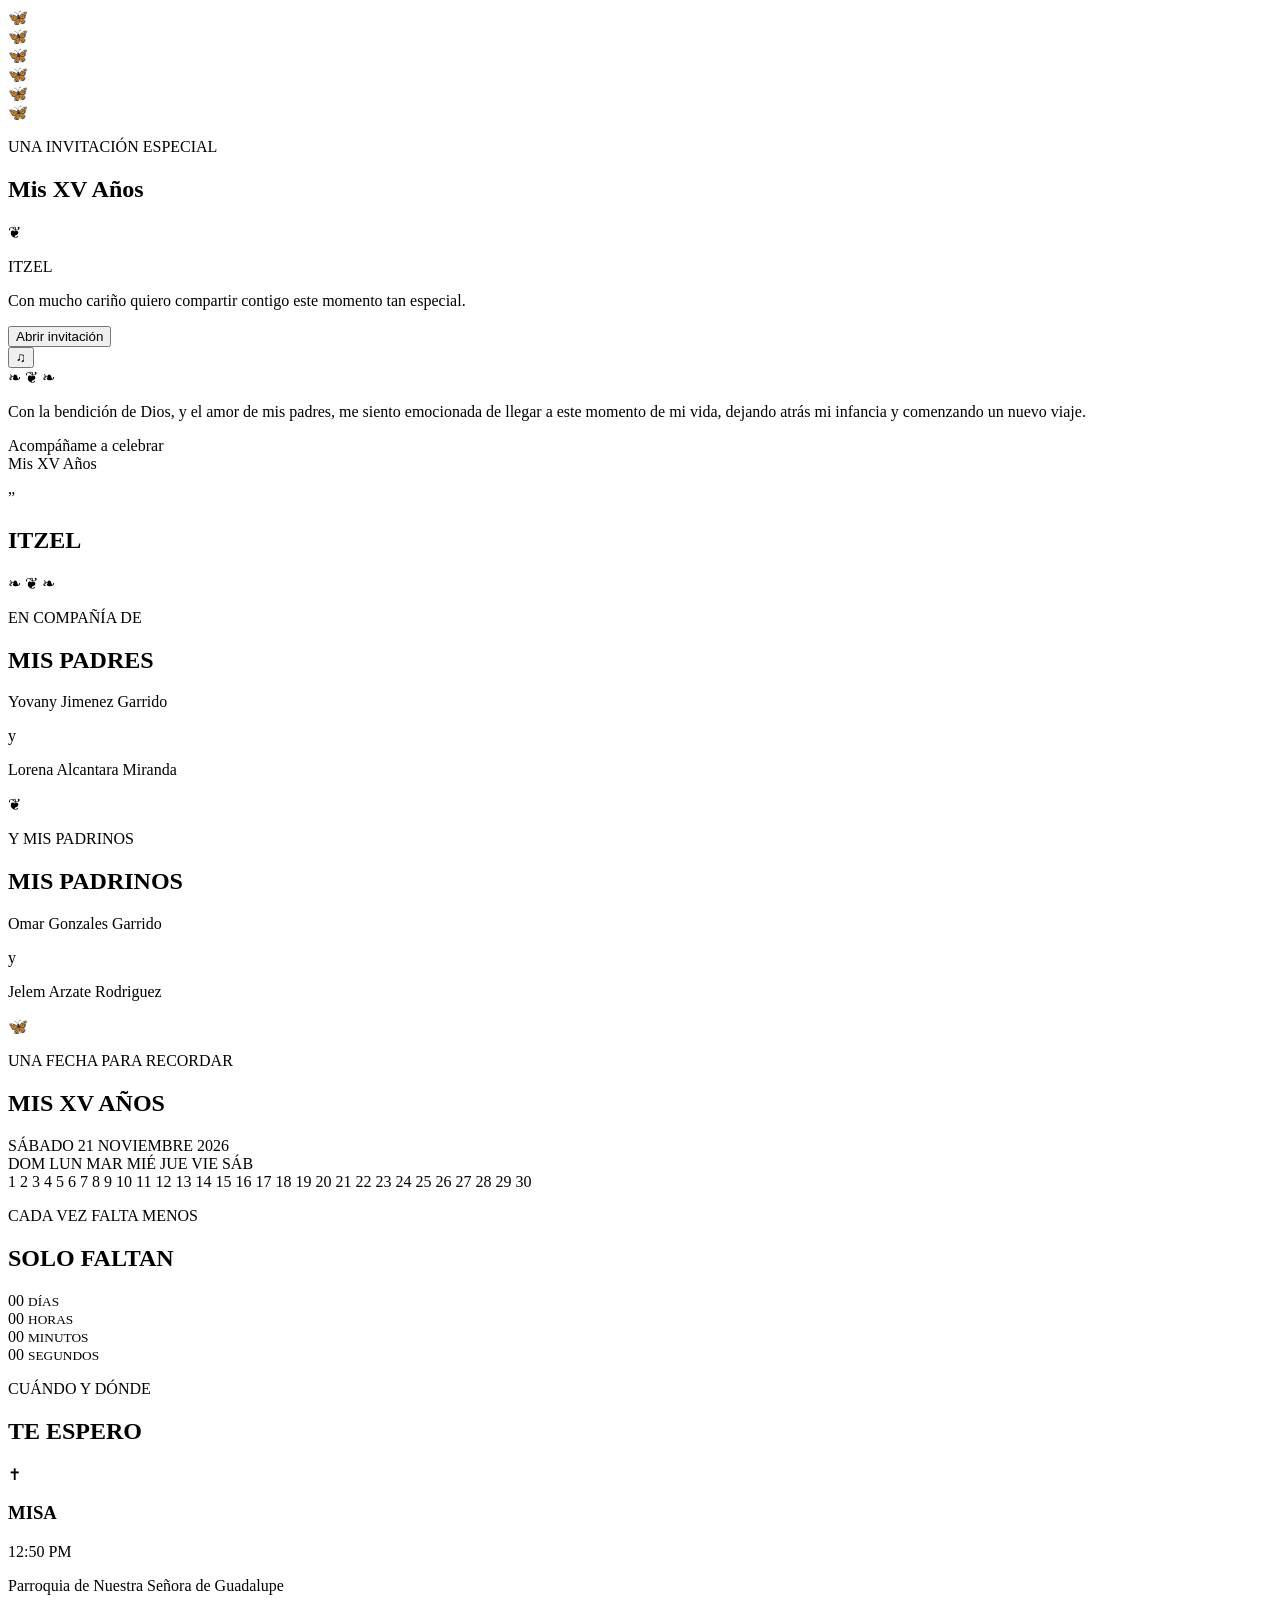
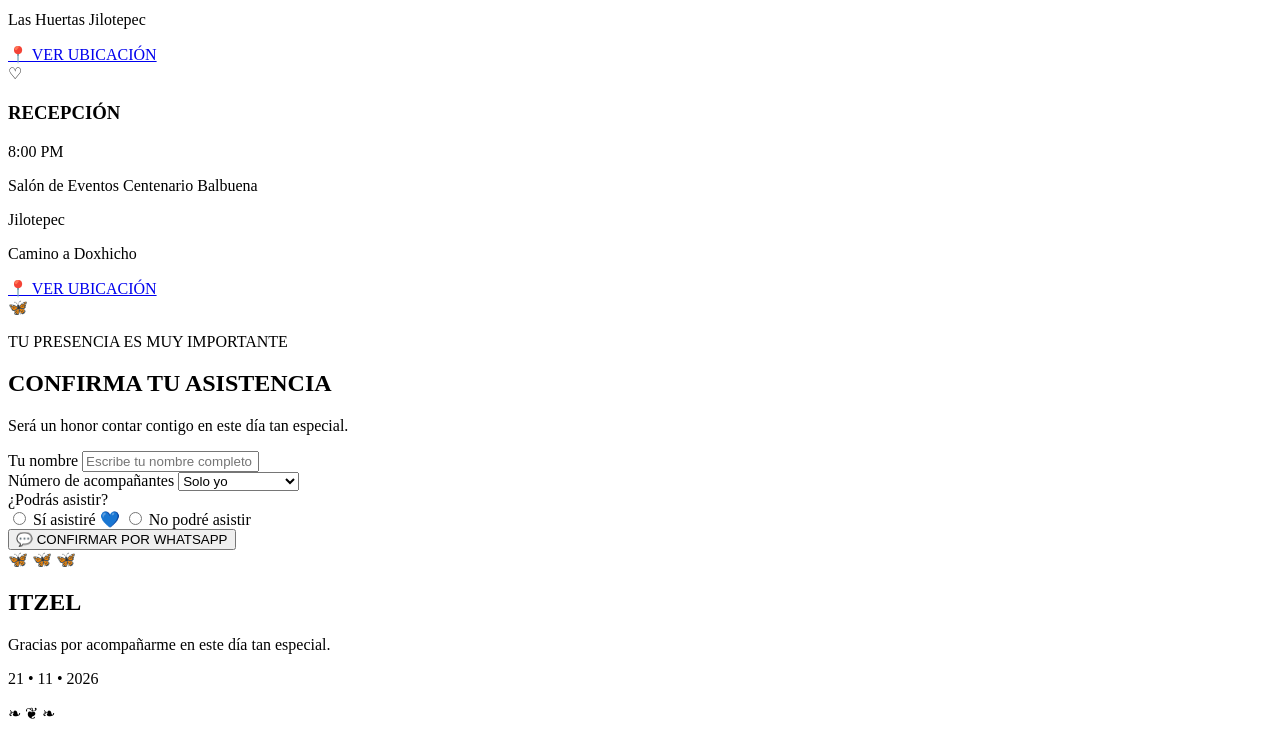
==== Invitaciones/index.html @ e56c79a8 "Add files via upload" ====
<!DOCTYPE html>
<html lang="es">

<head>
    <meta charset="UTF-8">

    <meta
        name="viewport"
        content="width=device-width, initial-scale=1.0"
    >

    <title>Mis XV Años - Itzel</title>

    <link rel="stylesheet" href="style.css">

    <!-- Tipografías -->
    <link
        href="https://fonts.googleapis.com/css2?family=Cormorant+Garamond:wght@400;500;600;700&family=Great+Vibes&family=Montserrat:wght@400;500;600;700&display=swap"
        rel="stylesheet"
    >
</head>

<body>

    <!-- =====================================================
         MARIPOSAS
    ====================================================== -->

    <div class="butterfly butterfly-1">🦋</div>
    <div class="butterfly butterfly-2">🦋</div>
    <div class="butterfly butterfly-3">🦋</div>
    <div class="butterfly butterfly-4">🦋</div>
    <div class="butterfly butterfly-5">🦋</div>
    <div class="butterfly butterfly-6">🦋</div>


    <!-- =====================================================
         PANTALLA DE BIENVENIDA
    ====================================================== -->

    <section
        id="welcomeScreen"
        class="welcome-screen"
    >

        <div class="welcome-content">

            <p class="small-title">
                UNA INVITACIÓN ESPECIAL
            </p>

            <h1>
                Mis XV Años
            </h1>

            <div class="ornament">
                ❦
            </div>

            <p class="welcome-name">
                ITZEL
            </p>

            <p class="welcome-text">
                Con mucho cariño quiero compartir
                contigo este momento tan especial.
            </p>

            <button
                id="openInvitation"
                class="main-button"
                type="button"
            >
                Abrir invitación
            </button>

        </div>

    </section>


    <!-- =====================================================
         REPRODUCTOR YOUTUBE OCULTO
    ====================================================== -->

    <div
        id="youtubePlayer"
        class="youtube-hidden"
    ></div>


    <!-- =====================================================
         BOTÓN DE MÚSICA
    ====================================================== -->

    <button
        id="musicButton"
        class="music-button"
        aria-label="Controlar música"
        type="button"
    >
        ♫
    </button>


    <!-- =====================================================
         SECCIÓN 1 - HERO
    ====================================================== -->

    <section
        id="inicio"
        class="hero section"
    >

        <div class="hero-overlay"></div>

        <div class="hero-content">

            <div class="top-ornament">
                ❧ ❦ ❧
            </div>

            <p class="intro-text">
                Con la bendición de Dios,
                y el amor de mis padres,
                me siento emocionada de llegar
                a este momento de mi vida,
                dejando atrás mi infancia
                y comenzando un nuevo viaje.
            </p>

            <p class="invite-text">
                Acompáñame a celebrar
                <br>
                Mis XV Años
            </p>

            <div class="quote-mark">
                ”
            </div>

            <h1 class="hero-name">
                ITZEL
            </h1>

            <div class="bottom-ornament">
                ❧ ❦ ❧
            </div>

        </div>

    </section>


    <!-- =====================================================
         SECCIÓN 2 - PADRES Y PADRINOS
    ====================================================== -->

    <section class="parents section">

        <div class="section-container">

            <p class="section-small-title">
                EN COMPAÑÍA DE
            </p>

            <h2>
                MIS PADRES
            </h2>

            <div class="names">

                <p>
                    Yovany Jimenez Garrido
                </p>

                <span>
                    y
                </span>

                <p>
                    Lorena Alcantara Miranda
                </p>

            </div>

            <div class="divider">
                ❦
            </div>

            <p class="section-small-title">
                Y MIS PADRINOS
            </p>

            <h2>
                MIS PADRINOS
            </h2>

            <div class="names">

                <p>
                    Omar Gonzales Garrido
                </p>

                <span>
                    y
                </span>

                <p>
                    Jelem Arzate Rodriguez
                </p>

            </div>

            <div class="butterfly-decoration">
                🦋
            </div>

        </div>

    </section>


    <!-- =====================================================
         SECCIÓN 3 - FECHA
    ====================================================== -->

    <section class="date-section section">

        <div class="section-container">

            <p class="section-small-title">
                UNA FECHA PARA RECORDAR
            </p>

            <h2 class="date-title">
                MIS XV AÑOS
            </h2>

            <div class="date-card">

                <span class="day-name">
                    SÁBADO
                </span>

                <span class="day-number">
                    21
                </span>

                <span class="month">
                    NOVIEMBRE
                </span>

                <span class="year">
                    2026
                </span>

            </div>


            <!-- CALENDARIO -->

            <div class="calendar">

                <div class="calendar-header">
                    <span>DOM</span>
                    <span>LUN</span>
                    <span>MAR</span>
                    <span>MIÉ</span>
                    <span>JUE</span>
                    <span>VIE</span>
                    <span>SÁB</span>
                </div>

                <div class="calendar-days">

                    <span>1</span>
                    <span>2</span>
                    <span>3</span>
                    <span>4</span>
                    <span>5</span>
                    <span>6</span>
                    <span>7</span>

                    <span>8</span>
                    <span>9</span>
                    <span>10</span>
                    <span>11</span>
                    <span>12</span>
                    <span>13</span>
                    <span>14</span>

                    <span>15</span>
                    <span>16</span>
                    <span>17</span>
                    <span>18</span>
                    <span>19</span>
                    <span>20</span>

                    <span class="selected-day">
                        21
                    </span>

                    <span>22</span>
                    <span>23</span>
                    <span>24</span>
                    <span>25</span>
                    <span>26</span>
                    <span>27</span>
                    <span>28</span>

                    <span>29</span>
                    <span>30</span>

                </div>

            </div>

        </div>

    </section>


    <!-- =====================================================
         SECCIÓN 4 - CUENTA REGRESIVA
    ====================================================== -->

    <section class="countdown-section section">

        <div class="section-container">

            <p class="section-small-title">
                CADA VEZ FALTA MENOS
            </p>

            <h2>
                SOLO FALTAN
            </h2>

            <div class="countdown">

                <div class="count-box">

                    <span id="days">
                        00
                    </span>

                    <small>
                        DÍAS
                    </small>

                </div>


                <div class="count-box">

                    <span id="hours">
                        00
                    </span>

                    <small>
                        HORAS
                    </small>

                </div>


                <div class="count-box">

                    <span id="minutes">
                        00
                    </span>

                    <small>
                        MINUTOS
                    </small>

                </div>


                <div class="count-box">

                    <span id="seconds">
                        00
                    </span>

                    <small>
                        SEGUNDOS
                    </small>

                </div>

            </div>

        </div>

    </section>


    <!-- =====================================================
         SECCIÓN 5 - UBICACIONES
    ====================================================== -->

    <section class="location-section section">

        <div class="section-container">

            <p class="section-small-title">
                CUÁNDO Y DÓNDE
            </p>

            <h2>
                TE ESPERO
            </h2>

            <div class="locations">


                <!-- MISA -->

                <article class="location-card">

                    <div class="location-icon">
                        ✝
                    </div>

                    <h3>
                        MISA
                    </h3>

                    <p class="time">
                        12:50 PM
                    </p>

                    <p>
                        Parroquia de Nuestra Señora
                        de Guadalupe
                    </p>

                    <p>
                        Las Huertas Jilotepec
                    </p>

                    <a
                        class="map-button"
                        href="https://www.google.com/maps/search/?api=1&query=Parroquia+de+Nuestra+Se%C3%B1ora+de+Guadalupe+Las+Huertas+Jilotepec+Estado+de+M%C3%A9xico"
                        target="_blank"
                        rel="noopener noreferrer"
                    >
                        📍 VER UBICACIÓN
                    </a>

                </article>


                <!-- RECEPCIÓN -->

                <article class="location-card">

                    <div class="location-icon">
                        ♡
                    </div>

                    <h3>
                        RECEPCIÓN
                    </h3>

                    <p class="time">
                        8:00 PM
                    </p>

                    <p>
                        Salón de Eventos
                        Centenario Balbuena
                    </p>

                    <p>
                        Jilotepec
                    </p>

                    <p>
                        Camino a Doxhicho
                    </p>

                    <a
                        class="map-button"
                        href="https://www.google.com/maps/search/?api=1&query=Sal%C3%B3n+de+Eventos+Centenario+Balbuena+Jilotepec+Camino+a+Doxhicho"
                        target="_blank"
                        rel="noopener noreferrer"
                    >
                        📍 VER UBICACIÓN
                    </a>

                </article>

            </div>

        </div>

    </section>


    <!-- =====================================================
         SECCIÓN 6 - CONFIRMACIÓN
    ====================================================== -->

    <section class="confirmation-section section">

        <div class="section-container">

            <div class="butterfly-large">
                🦋
            </div>

            <p class="section-small-title">
                TU PRESENCIA ES MUY IMPORTANTE
            </p>

            <h2>
                CONFIRMA TU ASISTENCIA
            </h2>

            <p class="confirmation-description">
                Será un honor contar contigo
                en este día tan especial.
            </p>


            <form id="confirmationForm">

                <div class="form-group">

                    <label for="guestName">
                        Tu nombre
                    </label>

                    <input
                        type="text"
                        id="guestName"
                        placeholder="Escribe tu nombre completo"
                        required
                    >

                </div>


                <div class="form-group">

                    <label for="guests">
                        Número de acompañantes
                    </label>

                    <select
                        id="guests"
                        required
                    >

                        <option value="0">
                            Solo yo
                        </option>

                        <option value="1">
                            1 acompañante
                        </option>

                        <option value="2">
                            2 acompañantes
                        </option>

                        <option value="3">
                            3 acompañantes
                        </option>

                        <option value="4">
                            4 acompañantes
                        </option>

                        <option value="5">
                            5 acompañantes
                        </option>

                    </select>

                </div>


                <div class="form-group">

                    <label>
                        ¿Podrás asistir?
                    </label>

                    <div class="attendance-options">

                        <label class="radio-option">

                            <input
                                type="radio"
                                name="attendance"
                                value="si"
                            >

                            <span>
                                Sí asistiré 💙
                            </span>

                        </label>


                        <label class="radio-option">

                            <input
                                type="radio"
                                name="attendance"
                                value="no"
                            >

                            <span>
                                No podré asistir
                            </span>

                        </label>

                    </div>

                </div>


                <button
                    type="submit"
                    class="whatsapp-button"
                >
                    💬 CONFIRMAR POR WHATSAPP
                </button>

            </form>

        </div>

    </section>


    <!-- =====================================================
         FOOTER
    ====================================================== -->

    <footer class="footer">

        <div class="footer-butterflies">
            🦋 🦋 🦋
        </div>

        <h2>
            ITZEL
        </h2>

        <p>
            Gracias por acompañarme
            en este día tan especial.
        </p>

        <p class="footer-date">
            21 • 11 • 2026
        </p>

        <div class="footer-ornament">
            ❧ ❦ ❧
        </div>

    </footer>


    <!-- JAVASCRIPT -->

    <script src="script.js"></script>

</body>

</html>
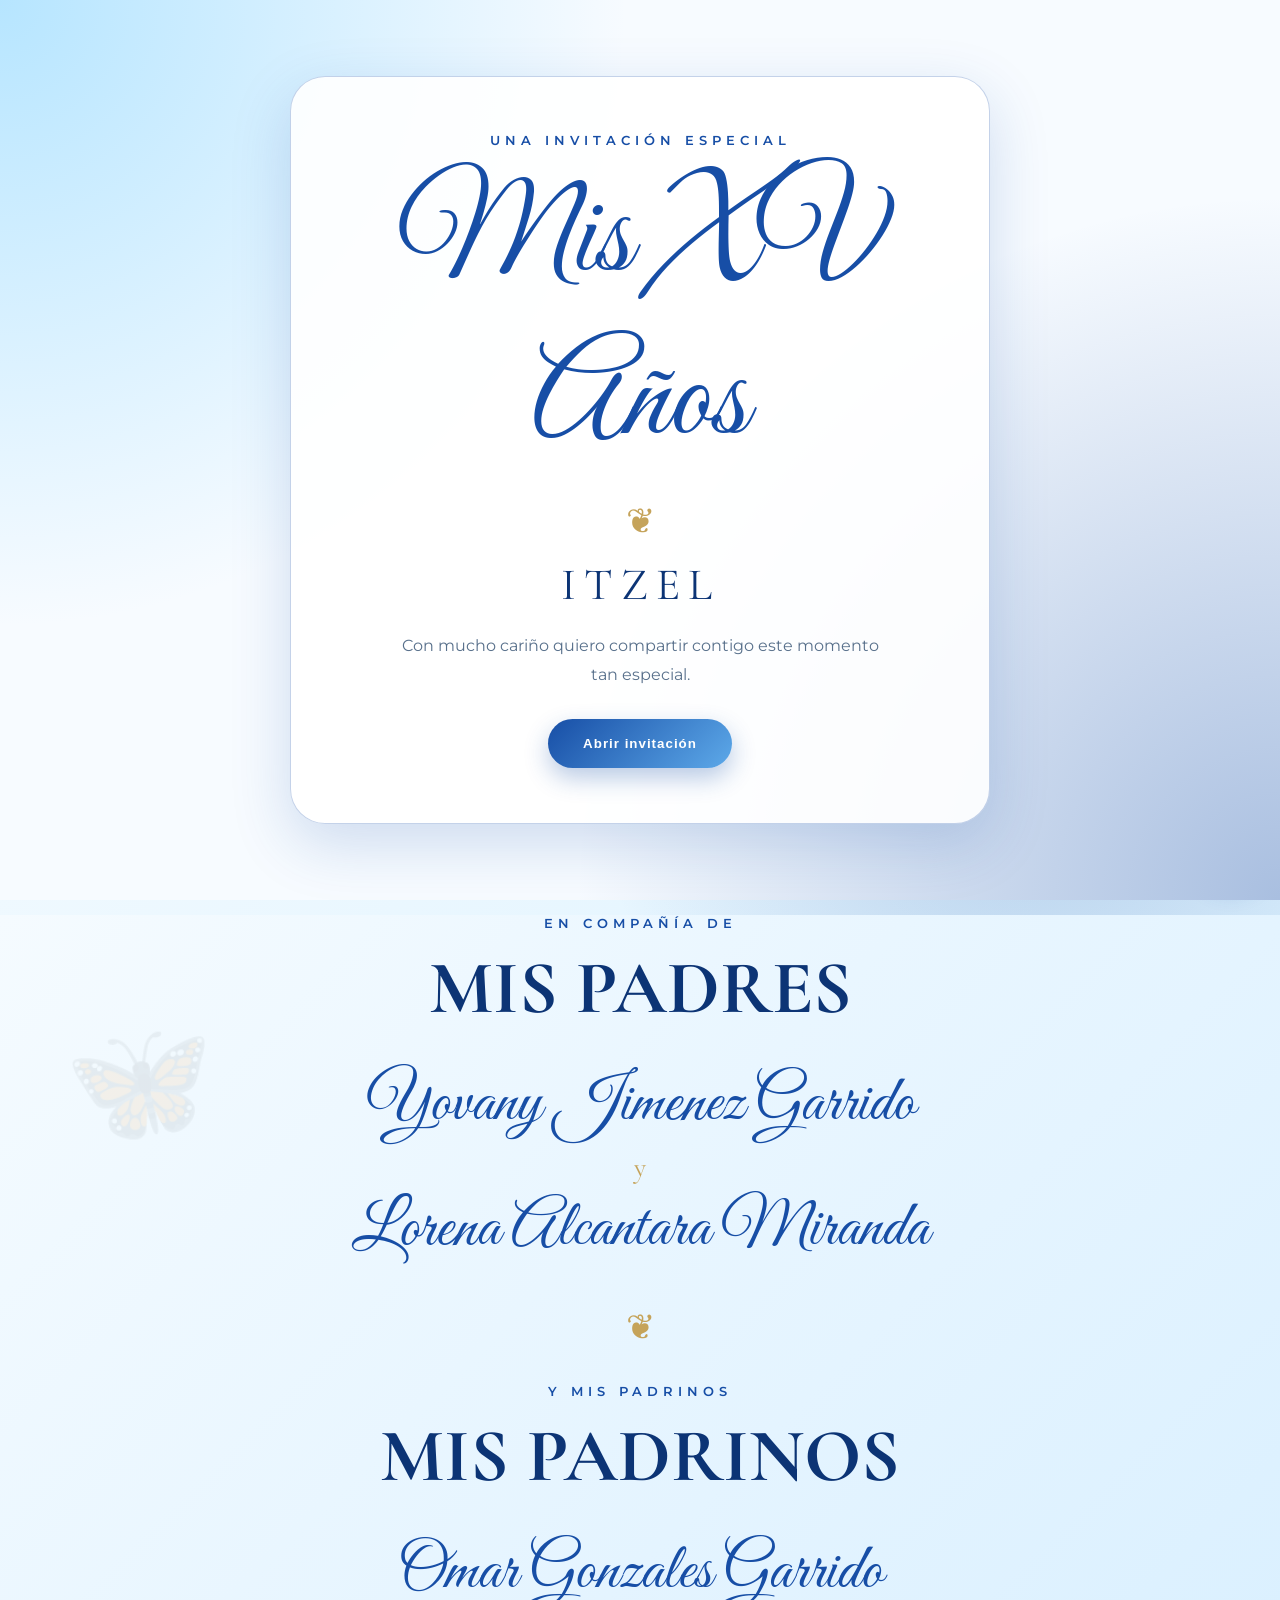
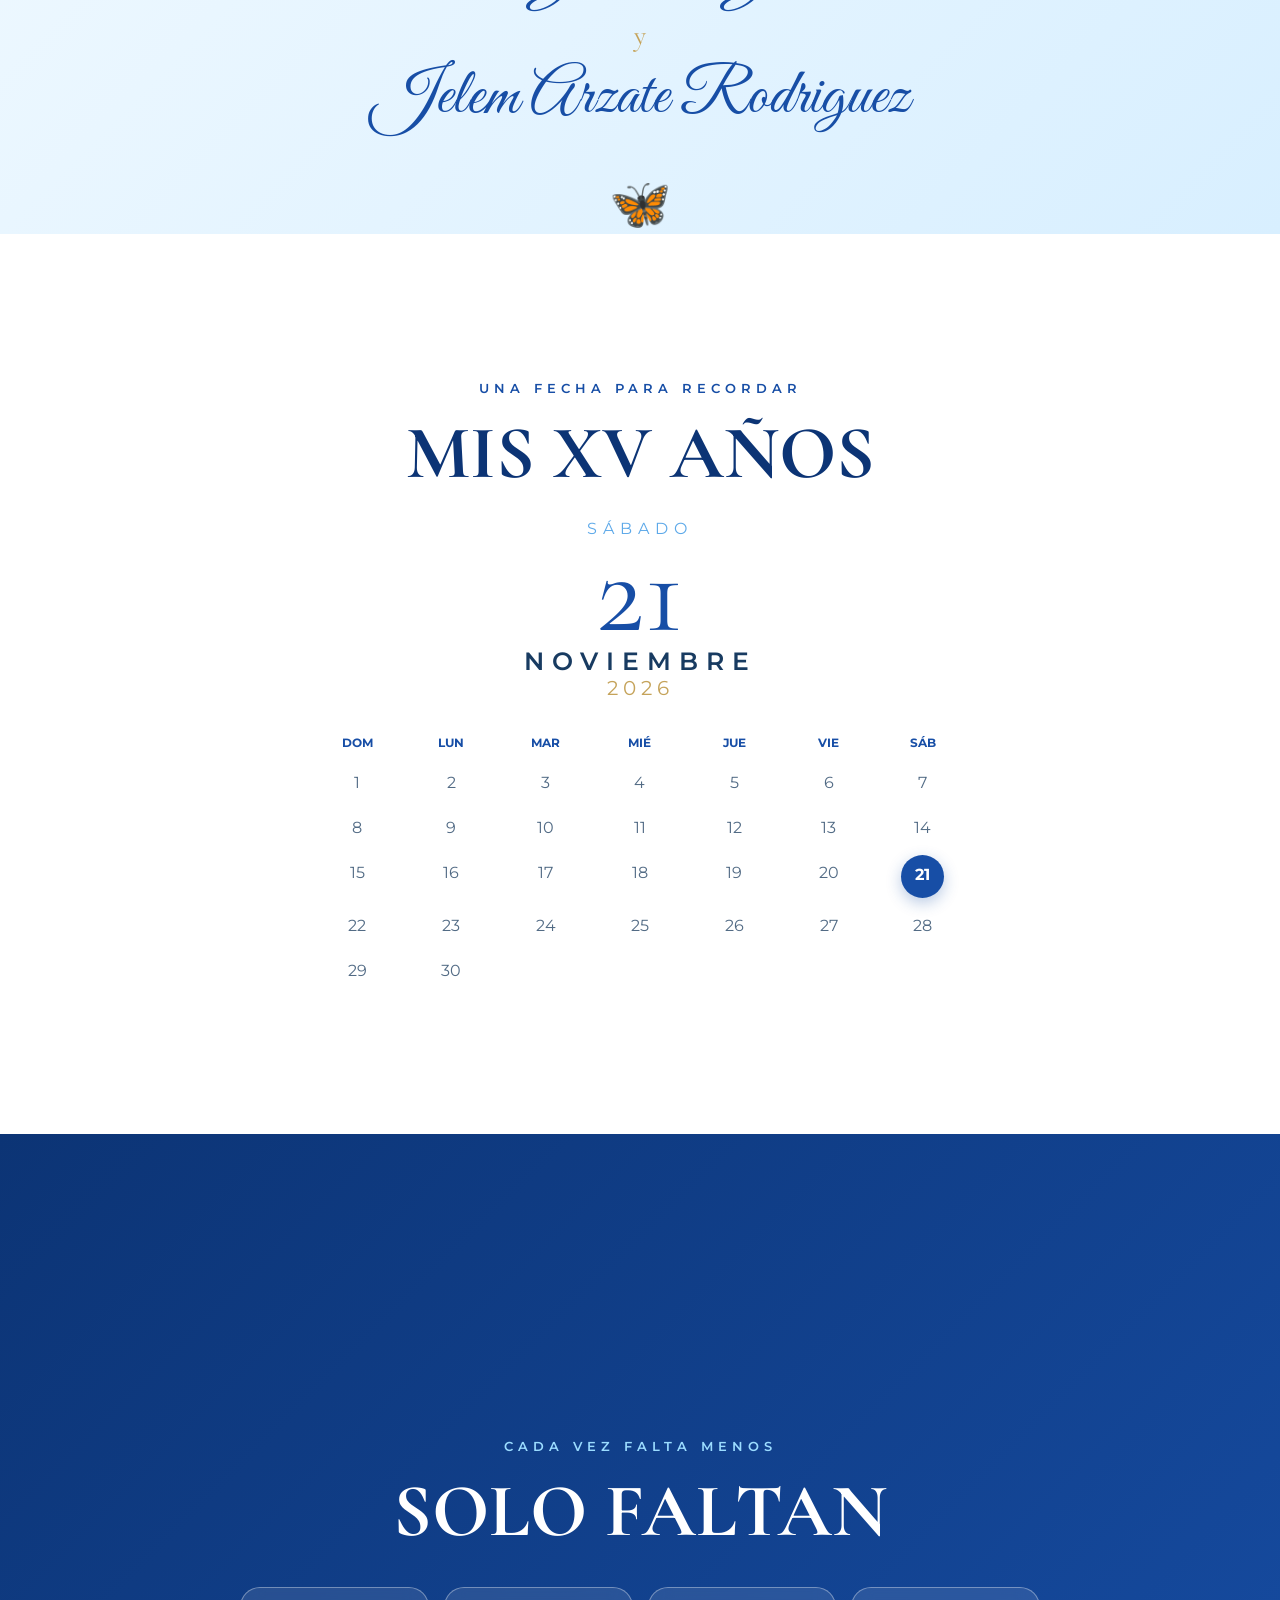
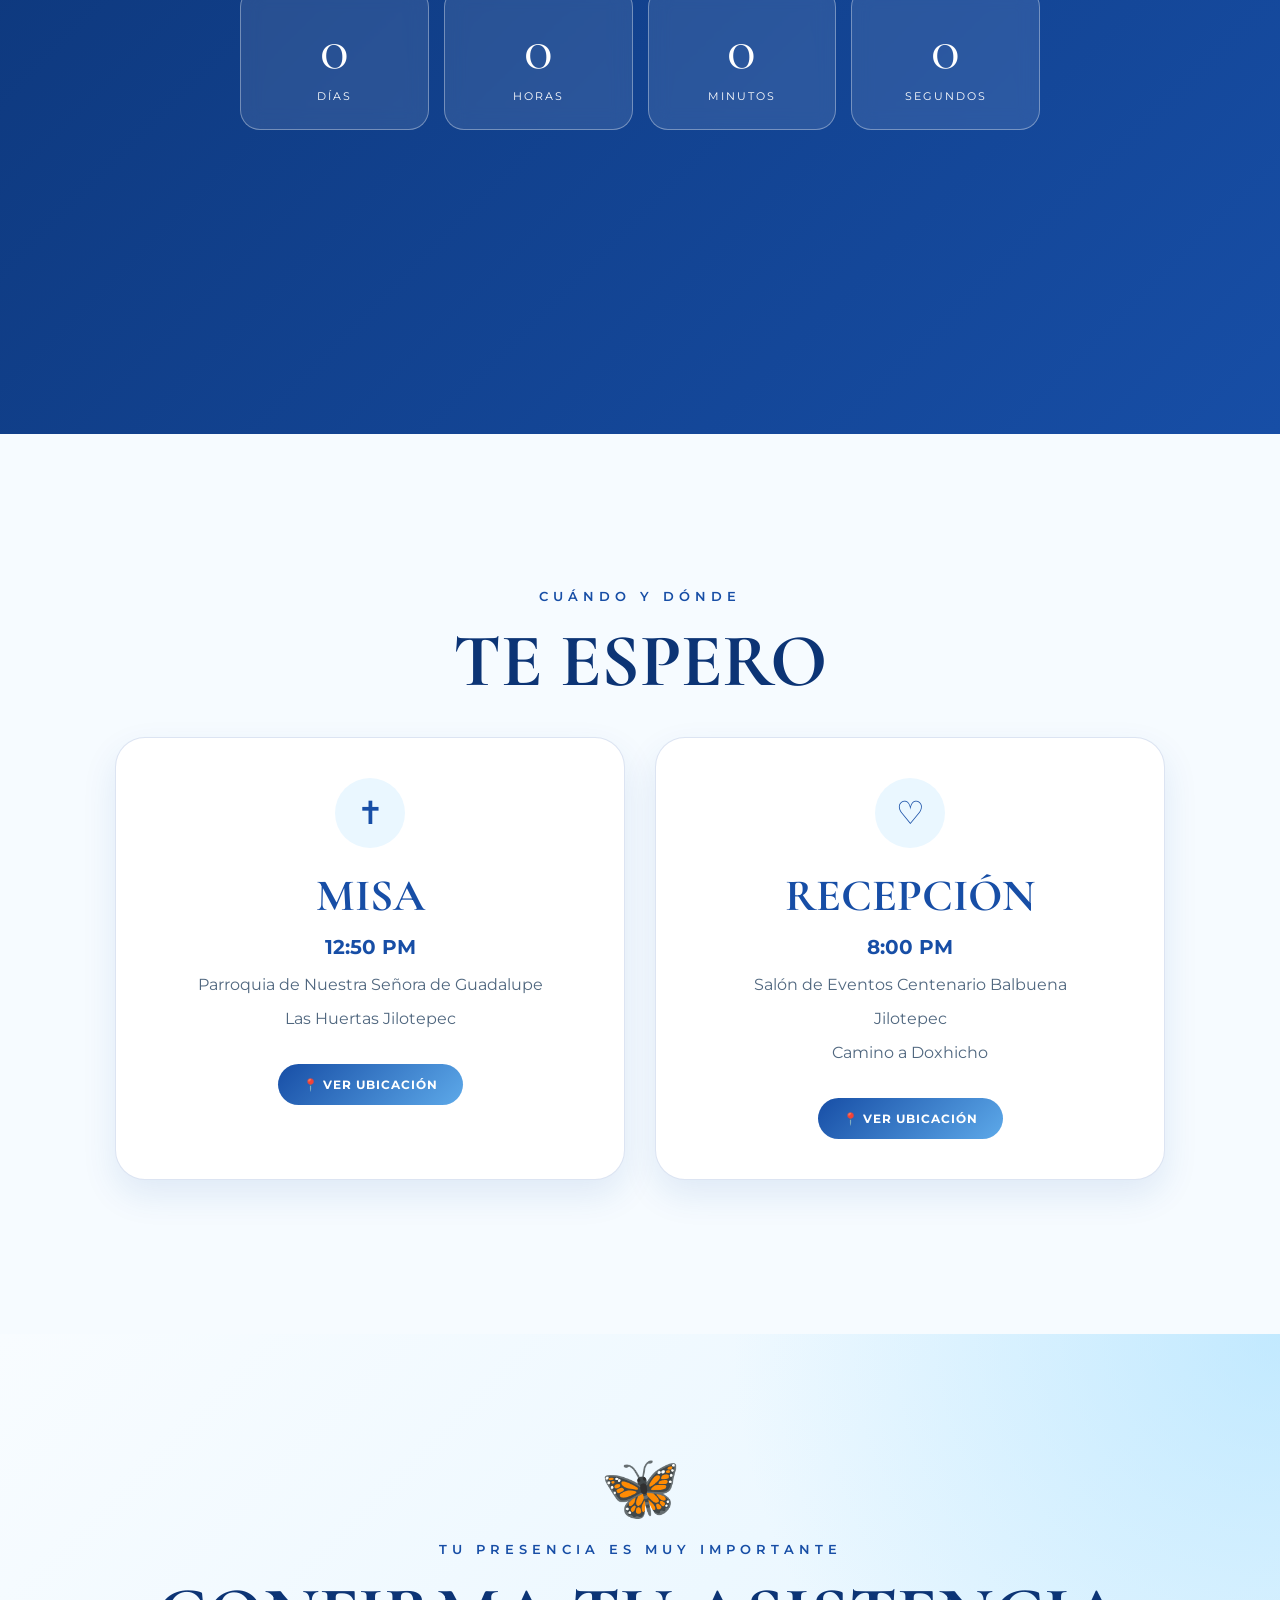
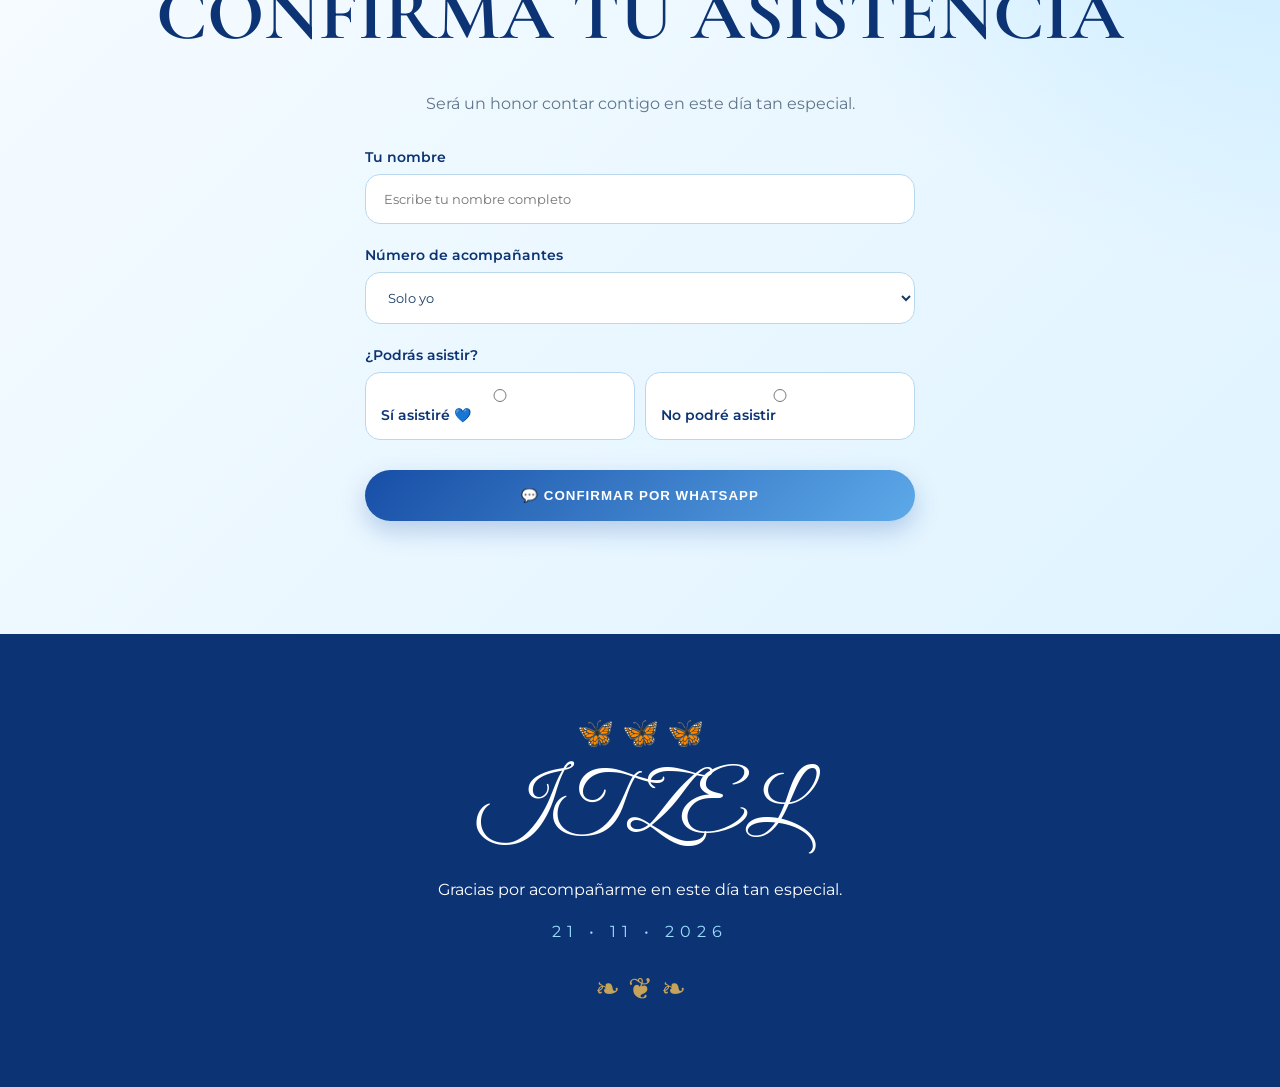
==== commit 445c389a: "Fix file paths for CSS and JavaScript in index.html Updated the stylesheet link and corrected the fi" ====
--- a/Invitaciones/index.html
+++ b/Invitaciones/index.html
@@ -11,7 +11,7 @@
 
     <title>Mis XV Años - Itzel</title>
 
-    <link rel="stylesheet" href="style.css">
+    <link rel="stylesheet" href="CSS/style.css">
 
     <!-- Tipografías -->
     <link
@@ -672,8 +672,8 @@
 
     <!-- JAVASCRIPT -->
 
-    <script src="script.js"></script>
+    <script src="JS/script.js"></script>
 
 </body>
 
-</html>+</html>
--- a/Invitaciones/CSS/style.css
+++ b/Invitaciones/CSS/style.css
@@ -0,0 +1,1097 @@
+/* =========================================================
+   CONFIGURACIÓN GENERAL
+========================================================= */
+
+* {
+    margin: 0;
+    padding: 0;
+    box-sizing: border-box;
+}
+
+html {
+    scroll-behavior: smooth;
+}
+
+body {
+    background: #f7fbff;
+    color: #183b61;
+    font-family: "Montserrat", sans-serif;
+    overflow-x: hidden;
+}
+
+section {
+    position: relative;
+    overflow: hidden;
+}
+
+.section {
+    min-height: 100vh;
+    display: flex;
+    align-items: center;
+    justify-content: center;
+}
+
+.section-container {
+    width: min(100% - 40px, 1050px);
+    margin: auto;
+    text-align: center;
+    position: relative;
+    z-index: 2;
+}
+
+
+/* =========================================================
+   COLORES
+========================================================= */
+
+:root {
+    --azul-rey: #174ea6;
+    --azul-profundo: #0c3475;
+    --azul-cielo: #5da9e9;
+    --azul-celeste: #9bdcff;
+    --azul-suave: #eaf7ff;
+    --azul-muy-claro: #f6fbff;
+    --dorado: #c5a35a;
+    --blanco: #ffffff;
+    --texto: #183b61;
+}
+
+
+/* =========================================================
+   MARIPOSAS
+========================================================= */
+
+.butterfly {
+    position: fixed;
+    z-index: 50;
+    font-size: 28px;
+    color: var(--azul-rey);
+    pointer-events: none;
+    filter: drop-shadow(
+        0 3px 5px rgba(23, 78, 166, 0.25)
+    );
+    animation: butterflyFloat 7s ease-in-out infinite;
+}
+
+.butterfly-1 {
+    top: 12%;
+    left: 5%;
+}
+
+.butterfly-2 {
+    top: 30%;
+    right: 5%;
+    animation-delay: 1s;
+}
+
+.butterfly-3 {
+    top: 55%;
+    left: 3%;
+    animation-delay: 2s;
+}
+
+.butterfly-4 {
+    top: 70%;
+    right: 4%;
+    animation-delay: 3s;
+}
+
+.butterfly-5 {
+    top: 82%;
+    left: 8%;
+    animation-delay: 4s;
+}
+
+.butterfly-6 {
+    top: 18%;
+    right: 12%;
+    animation-delay: 5s;
+}
+
+@keyframes butterflyFloat {
+
+    0%,
+    100% {
+        transform:
+            translateY(0)
+            rotate(-8deg);
+    }
+
+    50% {
+        transform:
+            translateY(-25px)
+            rotate(8deg);
+    }
+}
+
+
+/* =========================================================
+   PANTALLA DE BIENVENIDA
+========================================================= */
+
+.welcome-screen {
+    position: fixed;
+    inset: 0;
+    z-index: 100;
+    display: flex;
+    align-items: center;
+    justify-content: center;
+    padding: 25px;
+
+    background:
+        radial-gradient(
+            circle at top left,
+            rgba(155, 220, 255, 0.7),
+            transparent 40%
+        ),
+
+        radial-gradient(
+            circle at bottom right,
+            rgba(23, 78, 166, 0.35),
+            transparent 45%
+        ),
+
+        #f7fbff;
+
+    transition:
+        opacity 0.8s ease,
+        visibility 0.8s ease;
+}
+
+.welcome-screen.hidden {
+    opacity: 0;
+    visibility: hidden;
+    pointer-events: none;
+}
+
+.welcome-content {
+    max-width: 700px;
+    text-align: center;
+    padding: 55px 30px;
+
+    border:
+        1px solid
+        rgba(23, 78, 166, 0.25);
+
+    border-radius: 35px;
+
+    background:
+        rgba(255, 255, 255, 0.9);
+
+    box-shadow:
+        0 20px 60px
+        rgba(23, 78, 166, 0.18);
+}
+
+.small-title {
+    letter-spacing: 5px;
+    font-size: 13px;
+    color: var(--azul-rey);
+    font-weight: 600;
+}
+
+.welcome-content h1 {
+    font-family: "Great Vibes", cursive;
+    font-size: clamp(70px, 12vw, 130px);
+    font-weight: 400;
+    color: var(--azul-rey);
+    margin: 10px 0;
+}
+
+.ornament {
+    color: var(--dorado);
+    font-size: 35px;
+    margin: 15px 0;
+}
+
+.welcome-name {
+    font-family:
+        "Cormorant Garamond",
+        serif;
+
+    font-size: 45px;
+    letter-spacing: 8px;
+    color: var(--azul-profundo);
+}
+
+.welcome-text {
+    max-width: 480px;
+    margin: 20px auto 30px;
+    line-height: 1.8;
+    color: #58708b;
+}
+
+.main-button {
+    border: none;
+    padding: 17px 35px;
+    border-radius: 50px;
+
+    background:
+        linear-gradient(
+            135deg,
+            var(--azul-rey),
+            var(--azul-cielo)
+        );
+
+    color: white;
+    font-weight: 600;
+    letter-spacing: 1px;
+    cursor: pointer;
+
+    box-shadow:
+        0 10px 25px
+        rgba(23, 78, 166, 0.3);
+
+    transition: 0.3s;
+}
+
+.main-button:hover {
+    transform: translateY(-4px);
+}
+
+
+/* =========================================================
+   BOTÓN DE MÚSICA
+========================================================= */
+
+.music-button {
+    position: fixed;
+    right: 20px;
+    bottom: 20px;
+    z-index: 90;
+
+    width: 58px;
+    height: 58px;
+
+    border-radius: 50%;
+    border: 2px solid white;
+
+    background:
+        linear-gradient(
+            135deg,
+            var(--azul-rey),
+            var(--azul-cielo)
+        );
+
+    color: white;
+    font-size: 25px;
+    cursor: pointer;
+
+    box-shadow:
+        0 8px 25px
+        rgba(23, 78, 166, 0.3);
+}
+
+.youtube-hidden {
+    position: fixed;
+    width: 1px;
+    height: 1px;
+    overflow: hidden;
+    left: -100px;
+    top: -100px;
+}
+
+
+/* =========================================================
+   HERO
+========================================================= */
+
+.hero {
+    min-height: 100vh;
+
+    background:
+        radial-gradient(
+            circle at 20% 20%,
+            rgba(155, 220, 255, 0.8),
+            transparent 30%
+        ),
+
+        radial-gradient(
+            circle at 80% 80%,
+            rgba(23, 78, 166, 0.25),
+            transparent 35%
+        ),
+
+        linear-gradient(
+            135deg,
+            #fafdff,
+            #dff3ff
+        );
+}
+
+.hero::before {
+    content: "";
+
+    position: absolute;
+    inset: 25px;
+
+    border:
+        1px solid
+        rgba(23, 78, 166, 0.3);
+
+    border-radius: 25px;
+}
+
+.hero-content {
+    width: min(
+        900px,
+        calc(100% - 70px)
+    );
+
+    text-align: center;
+    position: relative;
+    z-index: 2;
+}
+
+.top-ornament,
+.bottom-ornament {
+    color: var(--dorado);
+    font-size: 30px;
+    letter-spacing: 10px;
+    margin: 25px;
+}
+
+.intro-text {
+    max-width: 760px;
+    margin: auto;
+
+    font-size:
+        clamp(
+            23px,
+            4vw,
+            40px
+        );
+
+    line-height: 1.35;
+    font-weight: 600;
+    color: #102f52;
+}
+
+.invite-text {
+    margin-top: 35px;
+
+    font-family:
+        "Cormorant Garamond",
+        serif;
+
+    font-size:
+        clamp(
+            28px,
+            5vw,
+            55px
+        );
+
+    font-weight: 600;
+    color: var(--azul-rey);
+}
+
+.quote-mark {
+    font-family: Georgia, serif;
+    font-size: 100px;
+    line-height: 70px;
+    color: var(--azul-cielo);
+    margin-top: 15px;
+}
+
+.hero-name {
+    font-family:
+        "Great Vibes",
+        cursive;
+
+    font-size:
+        clamp(
+            70px,
+            12vw,
+            130px
+        );
+
+    font-weight: 400;
+    color: var(--azul-rey);
+}
+
+
+/* =========================================================
+   TÍTULOS
+========================================================= */
+
+.section-small-title {
+    font-size: 13px;
+    letter-spacing: 5px;
+    color: var(--azul-rey);
+    font-weight: 600;
+    margin-bottom: 12px;
+}
+
+.section-container h2 {
+    font-family:
+        "Cormorant Garamond",
+        serif;
+
+    font-size:
+        clamp(
+            45px,
+            7vw,
+            75px
+        );
+
+    color: var(--azul-profundo);
+    margin-bottom: 30px;
+}
+
+
+/* =========================================================
+   PADRES
+========================================================= */
+
+.parents {
+    background:
+        linear-gradient(
+            135deg,
+            #f5fbff,
+            #d8efff
+        );
+}
+
+.parents::before {
+    content: "🦋";
+
+    position: absolute;
+    font-size: 120px;
+    opacity: 0.08;
+    left: 5%;
+    top: 10%;
+}
+
+.names p {
+    font-family:
+        "Great Vibes",
+        cursive;
+
+    font-size:
+        clamp(
+            40px,
+            7vw,
+            65px
+        );
+
+    color: var(--azul-rey);
+    margin: 5px 0;
+}
+
+.names span {
+    font-family:
+        "Cormorant Garamond",
+        serif;
+
+    font-size: 28px;
+    color: var(--dorado);
+}
+
+.divider {
+    margin: 35px auto;
+    color: var(--dorado);
+    font-size: 35px;
+}
+
+.butterfly-decoration {
+    margin-top: 35px;
+    font-size: 50px;
+}
+
+
+/* =========================================================
+   FECHA
+========================================================= */
+
+.date-section {
+    background: white;
+}
+
+.date-title {
+    margin-bottom: 15px !important;
+}
+
+.date-card {
+    display: flex;
+    flex-direction: column;
+    align-items: center;
+    margin: 20px auto 35px;
+}
+
+.day-name {
+    letter-spacing: 6px;
+    font-size: 16px;
+    color: var(--azul-cielo);
+}
+
+.day-number {
+    font-family:
+        "Cormorant Garamond",
+        serif;
+
+    font-size: 120px;
+    line-height: 0.9;
+    color: var(--azul-rey);
+}
+
+.month {
+    font-size: 25px;
+    letter-spacing: 8px;
+    font-weight: 600;
+}
+
+.year {
+    font-size: 20px;
+    letter-spacing: 5px;
+    color: var(--dorado);
+}
+
+
+/* =========================================================
+   CALENDARIO
+========================================================= */
+
+.calendar {
+    max-width: 650px;
+    margin: auto;
+}
+
+.calendar-header,
+.calendar-days {
+    display: grid;
+    grid-template-columns:
+        repeat(7, 1fr);
+    gap: 10px;
+}
+
+.calendar-header {
+    font-size: 12px;
+    color: var(--azul-rey);
+    font-weight: 700;
+    margin-bottom: 15px;
+}
+
+.calendar-days span {
+    padding: 8px;
+    color: #526b85;
+}
+
+.calendar-days .selected-day {
+    width: 43px;
+    height: 43px;
+    padding: 10px;
+    margin: auto;
+
+    border-radius: 50%;
+
+    background: var(--azul-rey);
+    color: white;
+    font-weight: 700;
+
+    box-shadow:
+        0 5px 15px
+        rgba(23, 78, 166, 0.3);
+}
+
+
+/* =========================================================
+   CONTADOR
+========================================================= */
+
+.countdown-section {
+    background:
+        linear-gradient(
+            135deg,
+            var(--azul-profundo),
+            var(--azul-rey)
+        );
+
+    color: white;
+}
+
+.countdown-section h2 {
+    color: white;
+}
+
+.countdown-section .section-small-title {
+    color: var(--azul-celeste);
+}
+
+.countdown {
+    display: grid;
+    grid-template-columns:
+        repeat(4, 1fr);
+
+    gap: 15px;
+    max-width: 800px;
+    margin: auto;
+}
+
+.count-box {
+    padding: 25px 10px;
+
+    border:
+        1px solid
+        rgba(255, 255, 255, 0.35);
+
+    border-radius: 20px;
+
+    background:
+        rgba(255, 255, 255, 0.1);
+
+    backdrop-filter: blur(10px);
+}
+
+.count-box span {
+    display: block;
+
+    font-family:
+        "Cormorant Garamond",
+        serif;
+
+    font-size: 60px;
+}
+
+.count-box small {
+    font-size: 11px;
+    letter-spacing: 2px;
+}
+
+
+/* =========================================================
+   UBICACIONES
+========================================================= */
+
+.location-section {
+    background: var(--azul-muy-claro);
+}
+
+.locations {
+    display: grid;
+    grid-template-columns:
+        repeat(2, 1fr);
+
+    gap: 30px;
+}
+
+.location-card {
+    background: white;
+    padding: 40px 25px;
+    border-radius: 30px;
+
+    border:
+        1px solid
+        rgba(23, 78, 166, 0.15);
+
+    box-shadow:
+        0 15px 35px
+        rgba(23, 78, 166, 0.1);
+}
+
+.location-icon {
+    width: 70px;
+    height: 70px;
+
+    display: flex;
+    align-items: center;
+    justify-content: center;
+
+    margin: 0 auto 20px;
+    border-radius: 50%;
+
+    background: var(--azul-suave);
+    color: var(--azul-rey);
+    font-size: 32px;
+}
+
+.location-card h3 {
+    font-family:
+        "Cormorant Garamond",
+        serif;
+
+    font-size: 45px;
+    color: var(--azul-rey);
+}
+
+.location-card p {
+    line-height: 1.7;
+    margin: 7px auto;
+    color: #50677f;
+}
+
+.location-card .time {
+    color: var(--azul-rey);
+    font-weight: 700;
+    font-size: 20px;
+}
+
+.map-button {
+    display: inline-block;
+    margin-top: 25px;
+    padding: 13px 25px;
+
+    border-radius: 50px;
+    text-decoration: none;
+
+    color: white;
+
+    background:
+        linear-gradient(
+            135deg,
+            var(--azul-rey),
+            var(--azul-cielo)
+        );
+
+    font-size: 12px;
+    font-weight: 700;
+    letter-spacing: 1px;
+
+    transition: 0.3s;
+}
+
+.map-button:hover {
+    transform: translateY(-3px);
+}
+
+
+/* =========================================================
+   CONFIRMACIÓN
+========================================================= */
+
+.confirmation-section {
+    background:
+        radial-gradient(
+            circle at top right,
+            rgba(155, 220, 255, 0.5),
+            transparent 35%
+        ),
+
+        linear-gradient(
+            135deg,
+            #f8fcff,
+            #dff3ff
+        );
+}
+
+.butterfly-large {
+    font-size: 65px;
+    margin-bottom: 15px;
+}
+
+.confirmation-description {
+    color: #60758a;
+    max-width: 500px;
+    margin: 0 auto 30px;
+    line-height: 1.7;
+}
+
+.confirmation-section form {
+    width: min(
+        100%,
+        550px
+    );
+
+    margin: auto;
+    text-align: left;
+}
+
+.form-group {
+    margin-bottom: 22px;
+}
+
+.form-group label {
+    display: block;
+    margin-bottom: 8px;
+
+    font-size: 14px;
+    font-weight: 600;
+    color: var(--azul-profundo);
+}
+
+.form-group input,
+.form-group select {
+    width: 100%;
+
+    padding: 16px 18px;
+
+    border-radius: 15px;
+
+    border:
+        1px solid
+        #b9d8ee;
+
+    background: white;
+    outline: none;
+
+    font-family:
+        "Montserrat",
+        sans-serif;
+
+    color: var(--texto);
+}
+
+.form-group input:focus,
+.form-group select:focus {
+    border-color:
+        var(--azul-rey);
+
+    box-shadow:
+        0 0 0 3px
+        rgba(23, 78, 166, 0.1);
+}
+
+.attendance-options {
+    display: grid;
+    grid-template-columns:
+        repeat(2, 1fr);
+
+    gap: 10px;
+}
+
+.radio-option {
+    padding: 15px;
+
+    background: white;
+
+    border:
+        1px solid
+        #b9d8ee;
+
+    border-radius: 15px;
+
+    cursor: pointer;
+    transition: 0.2s;
+}
+
+.radio-option:hover {
+    border-color: var(--azul-rey);
+}
+
+.radio-option input {
+    margin-right: 8px;
+}
+
+.whatsapp-button {
+    width: 100%;
+
+    border: none;
+
+    padding: 18px;
+
+    border-radius: 50px;
+
+    background:
+        linear-gradient(
+            135deg,
+            #174ea6,
+            #5da9e9
+        );
+
+    color: white;
+
+    font-weight: 700;
+    letter-spacing: 1px;
+
+    cursor: pointer;
+
+    box-shadow:
+        0 10px 25px
+        rgba(23, 78, 166, 0.25);
+
+    transition: 0.3s;
+}
+
+.whatsapp-button:hover {
+    transform:
+        translateY(-3px);
+}
+
+
+/* =========================================================
+   FOOTER
+========================================================= */
+
+.footer {
+    padding: 80px 20px;
+    text-align: center;
+
+    background:
+        var(--azul-profundo);
+
+    color: white;
+}
+
+.footer-butterflies {
+    font-size: 30px;
+    margin-bottom: 10px;
+}
+
+.footer h2 {
+    font-family:
+        "Great Vibes",
+        cursive;
+
+    font-size: 80px;
+    font-weight: 400;
+}
+
+.footer p {
+    margin: 15px auto;
+    max-width: 450px;
+    line-height: 1.7;
+}
+
+.footer-date {
+    color: var(--azul-celeste);
+    letter-spacing: 6px;
+}
+
+.footer-ornament {
+    color: var(--dorado);
+    font-size: 30px;
+    margin-top: 25px;
+}
+
+
+/* =========================================================
+   ANIMACIONES SCROLL
+========================================================= */
+
+.section-container {
+    opacity: 0;
+    transform: translateY(35px);
+    transition:
+        opacity 0.8s ease,
+        transform 0.8s ease;
+}
+
+.section-container.visible {
+    opacity: 1;
+    transform: translateY(0);
+}
+
+
+/* =========================================================
+   RESPONSIVE
+========================================================= */
+
+@media (max-width: 700px) {
+
+    .section {
+        min-height: auto;
+        padding: 90px 0;
+    }
+
+    .hero {
+        min-height: 100vh;
+    }
+
+    .hero::before {
+        inset: 15px;
+    }
+
+    .locations {
+        grid-template-columns: 1fr;
+    }
+
+    .countdown {
+        grid-template-columns:
+            repeat(2, 1fr);
+    }
+
+    .count-box span {
+        font-size: 48px;
+    }
+
+    .attendance-options {
+        grid-template-columns: 1fr;
+    }
+
+    .calendar-days,
+    .calendar-header {
+        gap: 3px;
+    }
+
+    .calendar-days span {
+        padding: 7px 2px;
+        font-size: 13px;
+    }
+
+    .calendar-days .selected-day {
+        width: 35px;
+        height: 35px;
+        padding: 8px;
+    }
+
+    .butterfly {
+        font-size: 22px;
+    }
+
+    .welcome-content {
+        padding: 45px 20px;
+    }
+
+    .welcome-content h1 {
+        font-size: 75px;
+    }
+
+    .welcome-name {
+        font-size: 38px;
+    }
+}
+
+
+@media (max-width: 430px) {
+
+    .section-container {
+        width: min(100% - 30px, 1050px);
+    }
+
+    .intro-text {
+        font-size: 22px;
+    }
+
+    .invite-text {
+        font-size: 32px;
+    }
+
+    .hero-name {
+        font-size: 80px;
+    }
+
+    .day-number {
+        font-size: 90px;
+    }
+
+    .month {
+        font-size: 20px;
+        letter-spacing: 5px;
+    }
+
+    .count-box {
+        padding: 20px 5px;
+    }
+
+    .count-box span {
+        font-size: 40px;
+    }
+
+    .count-box small {
+        font-size: 9px;
+    }
+
+    .location-card {
+        padding: 30px 18px;
+    }
+
+    .footer h2 {
+        font-size: 65px;
+    }
+
+    .music-button {
+        width: 52px;
+        height: 52px;
+        right: 15px;
+        bottom: 15px;
+    }
+}
